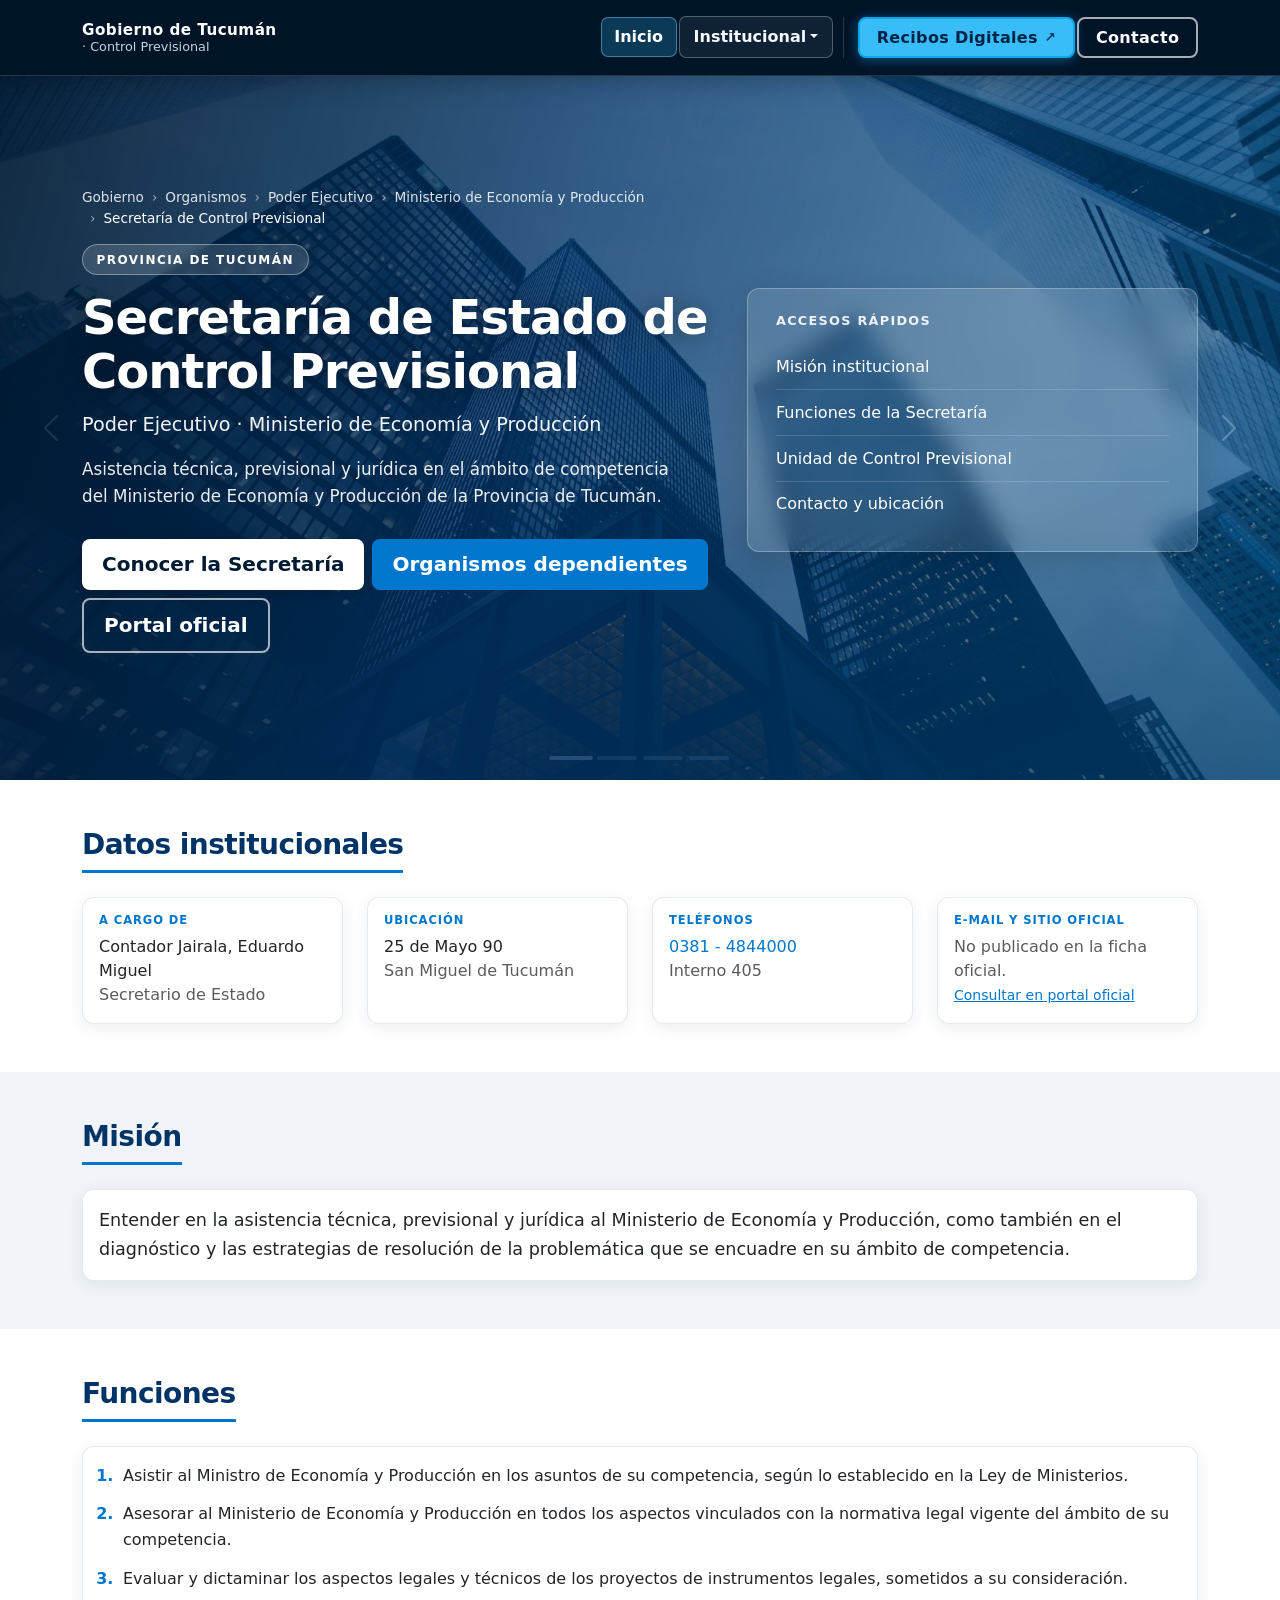
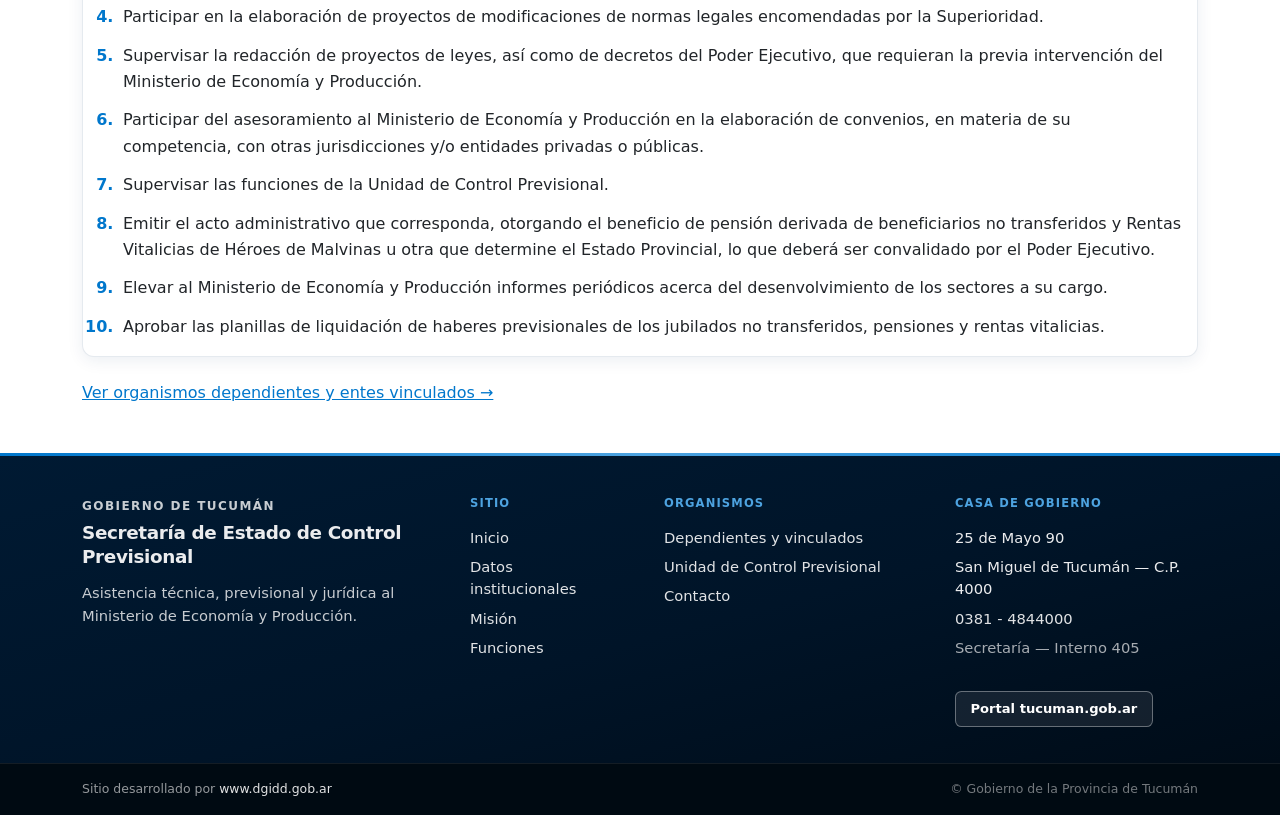
==== index.html @ be8f832a "first commit" ====
<!DOCTYPE html>
<html lang="es">
<head>
  <meta charset="UTF-8">
  <meta name="viewport" content="width=device-width, initial-scale=1.0">
  <meta name="description" content="Secretaría de Estado de Control Previsional — Gobierno de la Provincia de Tucumán.">
  <meta name="robots" content="index, follow">
  <meta name="author" content="Gobierno de la Provincia de Tucumán">
  <meta name="theme-color" content="#001428">
  <title>Secretaría de Estado de Control Previsional | Gobierno de Tucumán</title>

  <link rel="canonical" href="https://secretaria-control-previsional.tucuman.gob.ar/index.html" data-dynamic="true">

  <meta property="og:locale" content="es_AR">
  <meta property="og:type" content="website">
  <meta property="og:site_name" content="Secretaría de Estado de Control Previsional">
  <meta property="og:title" content="Secretaría de Estado de Control Previsional | Gobierno de Tucumán">
  <meta property="og:description" content="Asistencia técnica, previsional y jurídica al Ministerio de Economía y Producción. Datos institucionales, misión, funciones y organismos dependientes.">
  <meta property="og:url" content="https://secretaria-control-previsional.tucuman.gob.ar/index.html" data-dynamic="og-url">
  <meta property="og:image" content="https://secretaria-control-previsional.tucuman.gob.ar/assets/img/hero-1.jpg" data-dynamic="og-image">
  <meta property="og:image:width" content="1920">
  <meta property="og:image:height" content="1280">
  <meta property="og:image:alt" content="Secretaría de Estado de Control Previsional — Gobierno de Tucumán">

  <meta name="twitter:card" content="summary_large_image">
  <meta name="twitter:title" content="Secretaría de Estado de Control Previsional | Gobierno de Tucumán">
  <meta name="twitter:description" content="Asistencia técnica, previsional y jurídica al Ministerio de Economía y Producción de la Provincia de Tucumán.">
  <meta name="twitter:image" content="https://secretaria-control-previsional.tucuman.gob.ar/assets/img/hero-1.jpg" data-dynamic="twitter-image">
  <meta name="twitter:image:alt" content="Secretaría de Estado de Control Previsional — Gobierno de Tucumán">

  <script type="application/ld+json">
  {
    "@context": "https://schema.org",
    "@type": "GovernmentOrganization",
    "name": "Secretaría de Estado de Control Previsional",
    "url": "https://secretaria-control-previsional.tucuman.gob.ar/index.html",
    "parentOrganization": {
      "@type": "GovernmentOrganization",
      "name": "Ministerio de Economía y Producción",
      "parentOrganization": {
        "@type": "GovernmentOrganization",
        "name": "Gobierno de la Provincia de Tucumán"
      }
    },
    "address": {
      "@type": "PostalAddress",
      "streetAddress": "25 de Mayo 90",
      "addressLocality": "San Miguel de Tucumán",
      "postalCode": "4000",
      "addressRegion": "Tucumán",
      "addressCountry": "AR"
    },
    "telephone": "+54-381-4844000",
    "image": "https://secretaria-control-previsional.tucuman.gob.ar/assets/img/hero-1.jpg"
  }
  </script>

  <link href="https://cdn.jsdelivr.net/npm/bootstrap@5.3.3/dist/css/bootstrap.min.css" rel="stylesheet" integrity="sha384-QWTKZyjpPEjISv5WaRU9OFeRpok6YctnYmDr5pNlyT2bRjXh0JMhjY6hW+ALEwIH" crossorigin="anonymous">
  <link rel="stylesheet" href="css/estilos.css">
</head>
<body data-page="inicio">
  <a class="skip-link visually-hidden-focusable" href="#contenido-principal">Saltar al contenido principal</a>

  <header class="site-header">
    <nav class="navbar navbar-expand-lg navbar-dark fixed-top" id="navbarPrincipal" aria-label="Navegación principal">
      <div class="container">
        <a class="navbar-brand" href="index.html">
          <span class="brand-gobierno">Gobierno de Tucumán</span>
          <span class="brand-organismo d-none d-md-inline"> · Control Previsional</span>
        </a>
        <button class="navbar-toggler" type="button" data-bs-toggle="collapse" data-bs-target="#menuNav" aria-controls="menuNav" aria-expanded="false" aria-label="Abrir menú">
          <span class="navbar-toggler-icon"></span>
        </button>
        <div class="collapse navbar-collapse" id="menuNav">
          <ul class="navbar-nav ms-auto align-items-lg-center nav-main">
            <li class="nav-item"><a class="nav-link nav-link-text" href="index.html#inicio" data-nav data-nav-page="inicio">Inicio</a></li>
            <li class="nav-item dropdown">
              <a class="nav-link nav-link-text nav-link-inst dropdown-toggle" href="#" id="navInstitucional" role="button" data-bs-toggle="dropdown" aria-expanded="false">Institucional</a>
              <ul class="dropdown-menu nav-dropdown dropdown-menu-lg-end shadow-lg" aria-labelledby="navInstitucional">
                <li><a class="dropdown-item" href="index.html#datos-institucionales" data-nav>Datos institucionales</a></li>
                <li><a class="dropdown-item" href="index.html#mision" data-nav>Misión</a></li>
                <li><a class="dropdown-item" href="index.html#funciones" data-nav>Funciones</a></li>
                <li><hr class="dropdown-divider"></li>
                <li><a class="dropdown-item" href="organismos-dependientes.html" data-nav-page="organismos">Organismos dependientes</a></li>
              </ul>
            </li>
            <li class="nav-item nav-item-cta ms-lg-2">
              <a class="nav-link nav-btn nav-btn-recibos" href="https://previsional.mecontuc.gob.ar/" target="_blank" rel="noopener noreferrer">
                <span class="nav-btn-label">Recibos Digitales</span>
                <span class="nav-btn-ext" aria-hidden="true">↗</span>
              </a>
            </li>
            <li class="nav-item">
              <a class="nav-link nav-btn nav-btn-contacto" href="contacto.html" data-nav-page="contacto">Contacto</a>
            </li>
          </ul>
        </div>
      </div>
    </nav>
  </header>

  <main id="contenido-principal">
    <section id="inicio" class="hero section-anchor" aria-label="Presentación institucional">
      <div id="heroCarousel" class="carousel slide carousel-fade hero-carousel" data-bs-ride="carousel" data-bs-interval="6500" data-bs-pause="hover">
        <div class="carousel-indicators hero-carousel-indicators">
          <button type="button" data-bs-target="#heroCarousel" data-bs-slide-to="0" class="active" aria-current="true" aria-label="Imagen 1: edificios institucionales"></button>
          <button type="button" data-bs-target="#heroCarousel" data-bs-slide-to="1" aria-label="Imagen 2: documentación y gestión"></button>
          <button type="button" data-bs-target="#heroCarousel" data-bs-slide-to="2" aria-label="Imagen 3: equipo profesional"></button>
          <button type="button" data-bs-target="#heroCarousel" data-bs-slide-to="3" aria-label="Imagen 4: trabajo colaborativo"></button>
        </div>
        <div class="carousel-inner">
          <div class="carousel-item active">
            <img src="assets/img/hero-1.jpg" class="hero-carousel-img" alt="Torres de edificios gubernamentales y corporativos">
          </div>
          <div class="carousel-item">
            <img src="assets/img/hero-2.jpg" class="hero-carousel-img" alt="Documentos y planificación administrativa">
          </div>
          <div class="carousel-item">
            <img src="assets/img/hero-3.jpg" class="hero-carousel-img" alt="Profesionales en entorno de oficina">
          </div>
          <div class="carousel-item">
            <img src="assets/img/hero-4.jpg" class="hero-carousel-img" alt="Personas trabajando en equipo">
          </div>
        </div>
        <button class="carousel-control-prev hero-carousel-control" type="button" data-bs-target="#heroCarousel" data-bs-slide="prev">
          <span class="carousel-control-prev-icon" aria-hidden="true"></span>
          <span class="visually-hidden">Anterior</span>
        </button>
        <button class="carousel-control-next hero-carousel-control" type="button" data-bs-target="#heroCarousel" data-bs-slide="next">
          <span class="carousel-control-next-icon" aria-hidden="true"></span>
          <span class="visually-hidden">Siguiente</span>
        </button>
      </div>

      <div class="hero-overlay" aria-hidden="true"></div>

      <div class="container hero-content">
        <div class="row align-items-end align-items-lg-center">
          <div class="col-lg-8 col-xl-7">
            <nav aria-label="Miga de pan" class="breadcrumb-nav">
              <ol class="breadcrumb breadcrumb-light mb-3">
                <li class="breadcrumb-item">Gobierno</li>
                <li class="breadcrumb-item">Organismos</li>
                <li class="breadcrumb-item">Poder Ejecutivo</li>
                <li class="breadcrumb-item">Ministerio de Economía y Producción</li>
                <li class="breadcrumb-item active" aria-current="page">Secretaría de Control Previsional</li>
              </ol>
            </nav>
            <p class="hero-badge">Provincia de Tucumán</p>
            <h1 class="hero-title">Secretaría de Estado de Control Previsional</h1>
            <p class="hero-subtitle">Poder Ejecutivo · Ministerio de Economía y Producción</p>
            <p class="hero-lead">
              Asistencia técnica, previsional y jurídica en el ámbito de competencia del Ministerio de Economía y Producción de la Provincia de Tucumán.
            </p>
            <div class="hero-actions d-flex flex-wrap gap-2">
              <a class="btn btn-hero-primary btn-lg" href="index.html#datos-institucionales">Conocer la Secretaría</a>
              <a class="btn btn-hero-secondary btn-lg" href="organismos-dependientes.html">Organismos dependientes</a>
              <a class="btn btn-hero-outline btn-lg" href="https://www.tucuman.gob.ar/organismos/secretaria-de-estado-de-control-previsional" target="_blank" rel="noopener noreferrer">
                Portal oficial
              </a>
            </div>
          </div>
          <div class="col-lg-4 col-xl-5 d-none d-lg-block">
            <aside class="hero-panel">
              <h2 class="hero-panel-title">Accesos rápidos</h2>
              <ul class="hero-panel-list list-unstyled mb-0">
                <li><a href="index.html#mision">Misión institucional</a></li>
                <li><a href="index.html#funciones">Funciones de la Secretaría</a></li>
                <li><a href="organismos-dependientes.html#unidad-control-previsional">Unidad de Control Previsional</a></li>
                <li><a href="contacto.html">Contacto y ubicación</a></li>
              </ul>
            </aside>
          </div>
        </div>
      </div>
    </section>

    <section id="datos-institucionales" class="section-anchor py-5">
      <div class="container">
        <h2 class="section-title">Datos institucionales</h2>
        <div class="row g-4">
          <div class="col-md-6 col-lg-3">
            <div class="card h-100 datos-card">
              <div class="card-body">
                <h3 class="datos-label">A cargo de</h3>
                <p class="datos-value mb-0">Contador Jairala, Eduardo Miguel<br><span class="text-muted">Secretario de Estado</span></p>
              </div>
            </div>
          </div>
          <div class="col-md-6 col-lg-3">
            <div class="card h-100 datos-card">
              <div class="card-body">
                <h3 class="datos-label">Ubicación</h3>
                <p class="datos-value mb-0">25 de Mayo 90<br><span class="text-muted">San Miguel de Tucumán</span></p>
              </div>
            </div>
          </div>
          <div class="col-md-6 col-lg-3">
            <div class="card h-100 datos-card">
              <div class="card-body">
                <h3 class="datos-label">Teléfonos</h3>
                <p class="datos-value mb-0"><a href="tel:+543814844000">0381 - 4844000</a><br><span class="text-muted">Interno 405</span></p>
              </div>
            </div>
          </div>
          <div class="col-md-6 col-lg-3">
            <div class="card h-100 datos-card">
              <div class="card-body">
                <h3 class="datos-label">E-mail y sitio oficial</h3>
                <p class="datos-value mb-0 text-muted">No publicado en la ficha oficial.</p>
                <a class="small" href="https://www.tucuman.gob.ar/organismos/secretaria-de-estado-de-control-previsional" target="_blank" rel="noopener noreferrer">Consultar en portal oficial</a>
              </div>
            </div>
          </div>
        </div>
      </div>
    </section>

    <section id="mision" class="section-anchor py-5 bg-light">
      <div class="container">
        <h2 class="section-title">Misión</h2>
        <div class="card content-card">
          <div class="card-body">
            <p class="mb-0 lead-sm">
              Entender en la asistencia técnica, previsional y jurídica al Ministerio de Economía y Producción, como también en el diagnóstico y las estrategias de resolución de la problemática que se encuadre en su ámbito de competencia.
            </p>
          </div>
        </div>
      </div>
    </section>

    <section id="funciones" class="section-anchor py-5">
      <div class="container">
        <h2 class="section-title">Funciones</h2>
        <div class="card content-card">
          <div class="card-body">
            <ol class="funciones-list mb-0">
              <li>Asistir al Ministro de Economía y Producción en los asuntos de su competencia, según lo establecido en la Ley de Ministerios.</li>
              <li>Asesorar al Ministerio de Economía y Producción en todos los aspectos vinculados con la normativa legal vigente del ámbito de su competencia.</li>
              <li>Evaluar y dictaminar los aspectos legales y técnicos de los proyectos de instrumentos legales, sometidos a su consideración.</li>
              <li>Participar en la elaboración de proyectos de modificaciones de normas legales encomendadas por la Superioridad.</li>
              <li>Supervisar la redacción de proyectos de leyes, así como de decretos del Poder Ejecutivo, que requieran la previa intervención del Ministerio de Economía y Producción.</li>
              <li>Participar del asesoramiento al Ministerio de Economía y Producción en la elaboración de convenios, en materia de su competencia, con otras jurisdicciones y/o entidades privadas o públicas.</li>
              <li>Supervisar las funciones de la Unidad de Control Previsional.</li>
              <li>Emitir el acto administrativo que corresponda, otorgando el beneficio de pensión derivada de beneficiarios no transferidos y Rentas Vitalicias de Héroes de Malvinas u otra que determine el Estado Provincial, lo que deberá ser convalidado por el Poder Ejecutivo.</li>
              <li>Elevar al Ministerio de Economía y Producción informes periódicos acerca del desenvolvimiento de los sectores a su cargo.</li>
              <li>Aprobar las planillas de liquidación de haberes previsionales de los jubilados no transferidos, pensiones y rentas vitalicias.</li>
            </ol>
          </div>
        </div>
        <p class="mt-4 mb-0">
          <a href="organismos-dependientes.html">Ver organismos dependientes y entes vinculados →</a>
        </p>
      </div>
    </section>
  </main>

  <footer class="site-footer">
    <div class="footer-main">
      <div class="container">
        <div class="row g-4 g-lg-5">
          <div class="col-lg-4">
            <div class="footer-brand">
              <p class="footer-brand-gobierno">Gobierno de Tucumán</p>
              <p class="footer-brand-organismo">Secretaría de Estado de Control Previsional</p>
              <p class="footer-brand-text">
                Asistencia técnica, previsional y jurídica al Ministerio de Economía y Producción.
              </p>
            </div>
          </div>
          <div class="col-6 col-lg-2">
            <h2 class="footer-col-title">Sitio</h2>
            <ul class="footer-links list-unstyled">
              <li><a href="index.html">Inicio</a></li>
              <li><a href="index.html#datos-institucionales">Datos institucionales</a></li>
              <li><a href="index.html#mision">Misión</a></li>
              <li><a href="index.html#funciones">Funciones</a></li>
            </ul>
          </div>
          <div class="col-6 col-lg-3">
            <h2 class="footer-col-title">Organismos</h2>
            <ul class="footer-links list-unstyled">
              <li><a href="organismos-dependientes.html">Dependientes y vinculados</a></li>
              <li><a href="organismos-dependientes.html#unidad-control-previsional">Unidad de Control Previsional</a></li>
              <li><a href="contacto.html">Contacto</a></li>
            </ul>
          </div>
          <div class="col-lg-3">
            <h2 class="footer-col-title">Casa de Gobierno</h2>
            <ul class="footer-contact list-unstyled">
              <li>25 de Mayo 90</li>
              <li>San Miguel de Tucumán — C.P. 4000</li>
              <li><a href="tel:+543814844000">0381 - 4844000</a></li>
              <li class="footer-contact-int">Secretaría — Interno 405</li>
            </ul>
            <a class="footer-portal-btn" href="https://www.tucuman.gob.ar" target="_blank" rel="noopener noreferrer">Portal tucuman.gob.ar</a>
          </div>
        </div>
      </div>
    </div>

    <div class="footer-bottom">
      <div class="container footer-bottom-inner">
        <p class="footer-legal mb-0">
          Sitio desarrollado por
          <a href="https://www.dgidd.gob.ar" target="_blank" rel="noopener noreferrer">www.dgidd.gob.ar</a>
        </p>
        <p class="footer-copy mb-0">© Gobierno de la Provincia de Tucumán</p>
      </div>
    </div>
  </footer>

  <script src="https://cdn.jsdelivr.net/npm/bootstrap@5.3.3/dist/js/bootstrap.bundle.min.js" integrity="sha384-YvpcrYf0tY3lHB60NNkmXc5s9fDVZLESaAA55NDzOxhy9GkcIdslK1eN7N6jIeHz" crossorigin="anonymous"></script>
  <script src="config/social.js"></script>
  <script src="js/social-meta.js"></script>
  <script src="js/main.js"></script>
</body>
</html>
---- css/estilos.css ----
:root {
  --color-primary: #003366;
  --color-primary-dark: #001a33;
  --color-accent: #0077cc;
  --color-accent-light: #4da3e0;
  --color-text: #2c3e50;
  --color-text-muted: #6c757d;
  --color-bg: #ffffff;
  --color-bg-alt: #f0f4f8;
  --navbar-height: 76px;
  --shadow-card: 0 0.25rem 1rem rgba(0, 51, 102, 0.08);
  --shadow-card-hover: 0 0.5rem 1.5rem rgba(0, 51, 102, 0.14);
  --radius-lg: 0.75rem;
  --nav-bg: #001428;
  --nav-bg-scrolled: #000f1f;
  --nav-text: #f4f7fb;
  --nav-text-soft: #c5d3e3;
  --nav-border: rgba(255, 255, 255, 0.14);
  --nav-cta-recibos-bg: #38bdf8;
  --nav-cta-recibos-text: #002244;
  --nav-cta-recibos-hover: #7dd3fc;
}

html {
  scroll-behavior: smooth;
}

body {
  font-family: system-ui, -apple-system, "Segoe UI", Roboto, "Helvetica Neue", Arial, sans-serif;
  color: var(--color-text);
  background-color: var(--color-bg);
  padding-top: var(--navbar-height);
}

.skip-link:focus {
  position: fixed;
  top: 0.5rem;
  left: 0.5rem;
  z-index: 1100;
  padding: 0.5rem 1rem;
  background: var(--color-bg);
  color: var(--color-primary);
  border: 2px solid var(--color-accent);
  border-radius: 0.25rem;
}

#navbarPrincipal {
  background: var(--nav-bg);
  backdrop-filter: blur(12px);
  -webkit-backdrop-filter: blur(12px);
  border-bottom: 1px solid var(--nav-border);
  box-shadow: 0 4px 24px rgba(0, 0, 0, 0.28);
  min-height: var(--navbar-height);
  transition: background-color 0.25s ease, box-shadow 0.25s ease;
}

#navbarPrincipal.navbar-scrolled {
  background: var(--nav-bg-scrolled);
  box-shadow: 0 6px 28px rgba(0, 0, 0, 0.35);
}

#navbarPrincipal .navbar-brand {
  color: var(--nav-text);
}

#navbarPrincipal .navbar-brand:hover,
#navbarPrincipal .navbar-brand:focus {
  color: #fff;
}

.navbar-brand {
  display: flex;
  flex-direction: column;
  line-height: 1.2;
  max-width: min(100%, 320px);
}

.brand-gobierno {
  font-size: 0.95rem;
  font-weight: 700;
  letter-spacing: 0.03em;
  color: #fff;
}

.brand-organismo {
  font-size: 0.8rem;
  color: var(--nav-text-soft);
  font-weight: 500;
}

#navbarPrincipal .navbar-toggler {
  border: 1px solid rgba(255, 255, 255, 0.45);
  padding: 0.4rem 0.55rem;
}

#navbarPrincipal .navbar-toggler:focus {
  box-shadow: 0 0 0 0.2rem rgba(56, 189, 248, 0.45);
}

.nav-main {
  gap: 0.15rem;
}

#navbarPrincipal .nav-link {
  font-weight: 600;
  border-radius: 0.45rem;
  transition: background-color 0.2s ease, color 0.2s ease, border-color 0.2s ease, box-shadow 0.2s ease;
}

.nav-link-text {
  color: var(--nav-text) !important;
  padding: 0.5rem 0.85rem !important;
}

.nav-link-text:hover,
.nav-link-text:focus {
  color: #fff !important;
  background-color: rgba(255, 255, 255, 0.14) !important;
}

.nav-link-text.active {
  color: #fff !important;
  background-color: rgba(56, 189, 248, 0.22) !important;
  box-shadow: inset 0 0 0 1px rgba(125, 211, 252, 0.45);
}

.nav-link-inst {
  border: 1px solid rgba(255, 255, 255, 0.28);
  background-color: rgba(255, 255, 255, 0.06);
}

.nav-link-inst.show,
.nav-link-inst.active {
  color: #fff !important;
  background-color: rgba(255, 255, 255, 0.16) !important;
  border-color: rgba(255, 255, 255, 0.4);
}

#navbarPrincipal .nav-dropdown {
  background: #0c2a45;
  border: 1px solid rgba(125, 211, 252, 0.25);
  border-radius: 0.55rem;
  padding: 0.45rem;
  margin-top: 0.5rem;
  min-width: 15rem;
}

#navbarPrincipal .nav-dropdown .dropdown-item {
  color: var(--nav-text);
  border-radius: 0.4rem;
  font-weight: 600;
  padding: 0.5rem 0.85rem;
}

#navbarPrincipal .nav-dropdown .dropdown-item:hover,
#navbarPrincipal .nav-dropdown .dropdown-item:focus {
  color: #fff;
  background-color: rgba(56, 189, 248, 0.2);
}

#navbarPrincipal .nav-dropdown .dropdown-item.active {
  color: #fff;
  background-color: rgba(56, 189, 248, 0.35);
}

#navbarPrincipal .nav-dropdown .dropdown-divider {
  border-color: rgba(255, 255, 255, 0.16);
  margin: 0.35rem 0;
}

.nav-btn {
  display: inline-flex !important;
  align-items: center;
  justify-content: center;
  gap: 0.4rem;
  padding: 0.55rem 1.05rem !important;
  font-weight: 700 !important;
  letter-spacing: 0.02em;
  line-height: 1.2;
  border-radius: 0.5rem !important;
  border: 2px solid transparent;
  text-align: center;
}

.nav-btn-recibos {
  background: var(--nav-cta-recibos-bg) !important;
  color: var(--nav-cta-recibos-text) !important;
  border-color: #0ea5e9 !important;
  box-shadow: 0 2px 12px rgba(14, 165, 233, 0.45);
}

.nav-btn-recibos:hover,
.nav-btn-recibos:focus {
  background: var(--nav-cta-recibos-hover) !important;
  color: #001a33 !important;
  border-color: #38bdf8 !important;
}

.nav-btn-ext {
  font-size: 0.85em;
  opacity: 0.85;
}

.nav-btn-contacto {
  color: #fff !important;
  background: transparent !important;
  border-color: rgba(255, 255, 255, 0.65) !important;
}

.nav-btn-contacto:hover,
.nav-btn-contacto:focus {
  color: var(--nav-cta-recibos-text) !important;
  background: #fff !important;
  border-color: #fff !important;
}

.nav-btn-contacto.active {
  color: var(--nav-cta-recibos-text) !important;
  background: #fff !important;
  border-color: #fff !important;
  box-shadow: 0 2px 10px rgba(0, 0, 0, 0.2);
}

.section-anchor {
  scroll-margin-top: calc(var(--navbar-height) + 1rem);
}

/* —— Hero con carrusel —— */
.hero {
  position: relative;
  color: #fff;
  min-height: clamp(32rem, 88vh, 44rem);
  display: flex;
  align-items: center;
  overflow: hidden;
  padding: 2rem 0 3rem;
}

.hero-carousel {
  position: absolute;
  inset: 0;
  z-index: 0;
}

.hero-carousel .carousel-inner,
.hero-carousel .carousel-item {
  height: 100%;
}

.hero-carousel-img {
  width: 100%;
  height: 100%;
  object-fit: cover;
  object-position: center;
  transform: scale(1.02);
  transition: transform 8s ease;
}

.hero-carousel .carousel-item.active .hero-carousel-img {
  transform: scale(1.08);
}

.hero-overlay {
  position: absolute;
  inset: 0;
  z-index: 1;
  background:
    linear-gradient(105deg, rgba(0, 26, 51, 0.92) 0%, rgba(0, 51, 102, 0.78) 42%, rgba(0, 80, 140, 0.55) 100%),
    linear-gradient(0deg, rgba(0, 20, 40, 0.5) 0%, transparent 45%);
  pointer-events: none;
}

.hero-content {
  position: relative;
  z-index: 2;
  width: 100%;
}

.hero-badge {
  display: inline-block;
  font-size: 0.75rem;
  font-weight: 700;
  letter-spacing: 0.12em;
  text-transform: uppercase;
  padding: 0.35rem 0.85rem;
  margin-bottom: 1rem;
  border-radius: 2rem;
  background: rgba(255, 255, 255, 0.15);
  border: 1px solid rgba(255, 255, 255, 0.35);
  backdrop-filter: blur(4px);
}

.hero-title {
  font-size: clamp(1.85rem, 4.5vw, 3rem);
  font-weight: 800;
  line-height: 1.12;
  letter-spacing: -0.02em;
  margin-bottom: 0.75rem;
  text-shadow: 0 2px 24px rgba(0, 0, 0, 0.35);
}

.hero-subtitle {
  font-size: clamp(1rem, 2vw, 1.2rem);
  font-weight: 500;
  opacity: 0.95;
  margin-bottom: 1rem;
}

.hero-lead {
  font-size: 1.05rem;
  line-height: 1.65;
  max-width: 38rem;
  opacity: 0.92;
  margin-bottom: 1.75rem;
}

.hero-actions .btn {
  font-weight: 600;
  border-radius: 0.5rem;
  padding: 0.65rem 1.25rem;
}

.btn-hero-primary {
  background: #fff;
  color: var(--color-primary-dark);
  border: none;
  box-shadow: 0 4px 14px rgba(0, 0, 0, 0.2);
}

.btn-hero-primary:hover {
  background: #f0f7ff;
  color: var(--color-primary-dark);
}

.btn-hero-secondary {
  background: var(--color-accent);
  color: #fff;
  border: none;
}

.btn-hero-secondary:hover {
  background: var(--color-accent-light);
  color: #fff;
}

.btn-hero-outline {
  background: transparent;
  color: #fff;
  border: 2px solid rgba(255, 255, 255, 0.65);
}

.btn-hero-outline:hover {
  background: rgba(255, 255, 255, 0.12);
  color: #fff;
  border-color: #fff;
}

.hero-panel {
  background: rgba(255, 255, 255, 0.12);
  border: 1px solid rgba(255, 255, 255, 0.28);
  border-radius: var(--radius-lg);
  padding: 1.5rem 1.75rem;
  backdrop-filter: blur(12px);
  -webkit-backdrop-filter: blur(12px);
  box-shadow: 0 8px 32px rgba(0, 0, 0, 0.15);
}

.hero-panel-title {
  font-size: 0.8rem;
  text-transform: uppercase;
  letter-spacing: 0.1em;
  font-weight: 700;
  margin-bottom: 1rem;
  opacity: 0.9;
}

.hero-panel-list li {
  border-bottom: 1px solid rgba(255, 255, 255, 0.15);
}

.hero-panel-list li:last-child {
  border-bottom: none;
}

.hero-panel-list a {
  display: block;
  padding: 0.65rem 0;
  color: #fff;
  text-decoration: none;
  font-weight: 500;
  transition: padding-left 0.2s ease, opacity 0.2s ease;
}

.hero-panel-list a:hover {
  padding-left: 0.35rem;
  opacity: 0.95;
  color: #fff;
}

.hero-carousel-indicators {
  margin-bottom: 1.25rem;
  z-index: 3;
}

.hero-carousel-indicators [data-bs-target] {
  width: 2.5rem;
  height: 0.25rem;
  border-radius: 1rem;
  border: none;
  background-color: rgba(255, 255, 255, 0.45);
  opacity: 1;
  transition: background-color 0.2s ease, transform 0.2s ease;
}

.hero-carousel-indicators .active {
  background-color: #fff;
  transform: scaleX(1.1);
}

.hero-carousel-control {
  z-index: 3;
  width: 8%;
  opacity: 0.85;
}

.hero-carousel-control:hover {
  opacity: 1;
}

/* —— Cabeceras internas —— */
.page-header {
  position: relative;
  color: #fff;
  padding: 2.25rem 0 2.75rem;
  overflow: hidden;
}

.page-header--banner {
  background: var(--color-primary) center / cover no-repeat;
  background-image: linear-gradient(135deg, rgba(0, 51, 102, 0.88), rgba(0, 119, 204, 0.75)), var(--page-banner);
}

.page-header-overlay {
  position: absolute;
  inset: 0;
  background: linear-gradient(90deg, rgba(0, 26, 51, 0.85) 0%, rgba(0, 51, 102, 0.5) 100%);
  pointer-events: none;
}

.page-header-inner {
  position: relative;
  z-index: 1;
}

.page-header-title {
  font-size: clamp(1.5rem, 3vw, 2.15rem);
  font-weight: 800;
  margin-bottom: 0.5rem;
  letter-spacing: -0.02em;
}

.page-header-lead {
  max-width: 40rem;
  opacity: 0.92;
  font-size: 1.05rem;
}

.breadcrumb-nav .breadcrumb {
  --bs-breadcrumb-divider: "›";
  font-size: 0.85rem;
}

.breadcrumb-light .breadcrumb-item,
.breadcrumb-light .breadcrumb-item a {
  color: rgba(255, 255, 255, 0.85);
}

.breadcrumb-light .breadcrumb-item.active {
  color: #fff;
}

.breadcrumb-light .breadcrumb-item + .breadcrumb-item::before {
  color: rgba(255, 255, 255, 0.55);
}

.breadcrumb-light .breadcrumb-item a {
  color: rgba(255, 255, 255, 0.92);
  text-decoration: none;
}

.breadcrumb-light .breadcrumb-item a:hover {
  text-decoration: underline;
}

.section-title {
  color: var(--color-primary);
  font-weight: 800;
  font-size: 1.75rem;
  margin-bottom: 1.5rem;
  padding-bottom: 0.5rem;
  border-bottom: 3px solid var(--color-accent);
  display: inline-block;
  letter-spacing: -0.02em;
}

.lead-sm {
  font-size: 1.1rem;
  line-height: 1.65;
}

.datos-card,
.content-card {
  border: 1px solid rgba(0, 51, 102, 0.1);
  box-shadow: var(--shadow-card);
  border-radius: var(--radius-lg);
  transition: transform 0.25s ease, box-shadow 0.25s ease;
}

.datos-card:hover,
.content-card:hover {
  transform: translateY(-3px);
  box-shadow: var(--shadow-card-hover);
}

.datos-label {
  font-size: 0.72rem;
  text-transform: uppercase;
  letter-spacing: 0.08em;
  color: var(--color-accent);
  font-weight: 700;
  margin-bottom: 0.5rem;
}

.datos-value {
  font-size: 1rem;
  line-height: 1.5;
}

.datos-value a {
  color: var(--color-primary);
  text-decoration: none;
  font-weight: 600;
}

.datos-value a:hover {
  text-decoration: underline;
}

.funciones-list {
  padding-left: 1.25rem;
}

.funciones-list li {
  margin-bottom: 0.75rem;
  line-height: 1.65;
  padding-left: 0.25rem;
}

.funciones-list li::marker {
  color: var(--color-accent);
  font-weight: 700;
}

.funciones-list li:last-child {
  margin-bottom: 0;
}

.organismo-detalle {
  margin-top: 2rem;
  padding-top: 2rem;
  border-top: 1px solid rgba(0, 51, 102, 0.12);
}

.organismo-detalle--standalone {
  margin-top: 0;
  padding-top: 0;
  border-top: none;
}

.organismo-title {
  color: var(--color-primary-dark);
  font-weight: 800;
  font-size: 1.35rem;
  letter-spacing: -0.01em;
  margin-bottom: 1.5rem;
}

.bg-light {
  background-color: var(--color-bg-alt) !important;
}

.contact-list li {
  margin-bottom: 0.5rem;
  line-height: 1.6;
}

.contact-list a {
  color: var(--color-primary);
  font-weight: 600;
}

.site-footer {
  margin-top: 0;
  color: rgba(255, 255, 255, 0.92);
}

.footer-main {
  background: linear-gradient(165deg, var(--color-primary-dark) 0%, #001428 55%, #000c18 100%);
  padding: 2.75rem 0 2.25rem;
  position: relative;
}

.footer-main::before {
  content: "";
  position: absolute;
  top: 0;
  left: 0;
  right: 0;
  height: 3px;
  background: linear-gradient(90deg, var(--color-accent), var(--color-accent-light), var(--color-accent));
}

.footer-brand-gobierno {
  font-size: 0.75rem;
  font-weight: 700;
  letter-spacing: 0.12em;
  text-transform: uppercase;
  opacity: 0.85;
  margin-bottom: 0.35rem;
}

.footer-brand-organismo {
  font-size: 1.15rem;
  font-weight: 800;
  line-height: 1.3;
  margin-bottom: 0.75rem;
  letter-spacing: -0.02em;
}

.footer-brand-text {
  font-size: 0.92rem;
  line-height: 1.6;
  color: rgba(255, 255, 255, 0.78);
  margin-bottom: 0;
  max-width: 22rem;
}

.footer-col-title {
  font-size: 0.72rem;
  font-weight: 700;
  letter-spacing: 0.1em;
  text-transform: uppercase;
  color: var(--color-accent-light);
  margin-bottom: 1rem;
}

.footer-links li,
.footer-contact li {
  margin-bottom: 0.45rem;
  font-size: 0.92rem;
}

.footer-links a,
.footer-contact a,
.footer-bottom a {
  color: rgba(255, 255, 255, 0.88);
  text-decoration: none;
  transition: color 0.2s ease, padding-left 0.2s ease;
}

.footer-links a:hover,
.footer-contact a:hover,
.footer-bottom a:hover {
  color: #fff;
  padding-left: 0.15rem;
}

.footer-contact-int {
  font-size: 0.85rem;
  color: rgba(255, 255, 255, 0.65);
  margin-top: 0.25rem;
}

.footer-portal-btn {
  display: inline-block;
  margin-top: 1rem;
  padding: 0.45rem 0.9rem;
  font-size: 0.82rem;
  font-weight: 600;
  color: #fff !important;
  border: 1px solid rgba(255, 255, 255, 0.35);
  border-radius: 0.4rem;
  background: rgba(255, 255, 255, 0.08);
  text-decoration: none !important;
  transition: background 0.2s ease, border-color 0.2s ease;
}

.footer-portal-btn:hover {
  background: rgba(255, 255, 255, 0.16);
  border-color: rgba(255, 255, 255, 0.55);
  padding-left: 0.9rem !important;
  color: #fff !important;
}

.footer-bottom {
  background: #000a12;
  padding: 1rem 0;
  border-top: 1px solid rgba(255, 255, 255, 0.08);
}

.footer-bottom-inner {
  display: flex;
  flex-direction: column;
  gap: 0.35rem;
  align-items: flex-start;
}

.footer-legal {
  font-size: 0.78rem;
  color: rgba(255, 255, 255, 0.58);
  line-height: 1.5;
}

.footer-copy {
  font-size: 0.78rem;
  color: rgba(255, 255, 255, 0.45);
}

@media (min-width: 992px) {
  .nav-item-cta {
    padding-left: 0.85rem;
    border-left: 1px solid var(--nav-border);
    border-top: none;
    padding-top: 0;
  }

  .footer-bottom-inner {
    flex-direction: row;
    justify-content: space-between;
    align-items: center;
  }
}

a:not(.nav-link):not(.btn):not(.hero-panel-list a):not(.footer-links a):not(.footer-contact a):not(.footer-bottom a):not(.footer-portal-btn) {
  color: var(--color-accent);
  font-weight: 500;
}

a:not(.nav-link):not(.btn):not(.hero-panel-list a):not(.footer-links a):not(.footer-contact a):not(.footer-bottom a):not(.footer-portal-btn):hover {
  color: var(--color-primary);
}

@media (max-width: 991.98px) {
  :root {
    --navbar-height: 68px;
  }

  .navbar-collapse {
    background: #051829;
    margin: 0.75rem -0.75rem -0.5rem;
    padding: 0.85rem;
    border-radius: var(--radius-lg);
    border: 1px solid var(--nav-border);
  }

  .nav-main {
    gap: 0.35rem;
    width: 100%;
  }

  .nav-main .nav-item,
  .nav-main .nav-link,
  .nav-main .dropdown {
    width: 100%;
  }

  .nav-main .nav-link-inst {
    width: 100%;
    justify-content: space-between;
  }

  .nav-item-cta {
    margin-left: 0 !important;
    padding-top: 0.35rem;
    border-top: 1px solid var(--nav-border);
  }

  .nav-btn {
    width: 100%;
  }

  .hero {
    min-height: clamp(28rem, 92vh, 36rem);
    padding-bottom: 2.5rem;
  }

  .hero-carousel-control {
    display: none;
  }

  .hero-carousel-indicators {
    margin-bottom: 0.5rem;
  }
}

@media (prefers-reduced-motion: reduce) {
  html {
    scroll-behavior: auto;
  }

  .hero-carousel-img,
  .hero-carousel .carousel-item.active .hero-carousel-img {
    transform: none;
    transition: none;
  }

  .datos-card:hover,
  .content-card:hover {
    transform: none;
  }
}
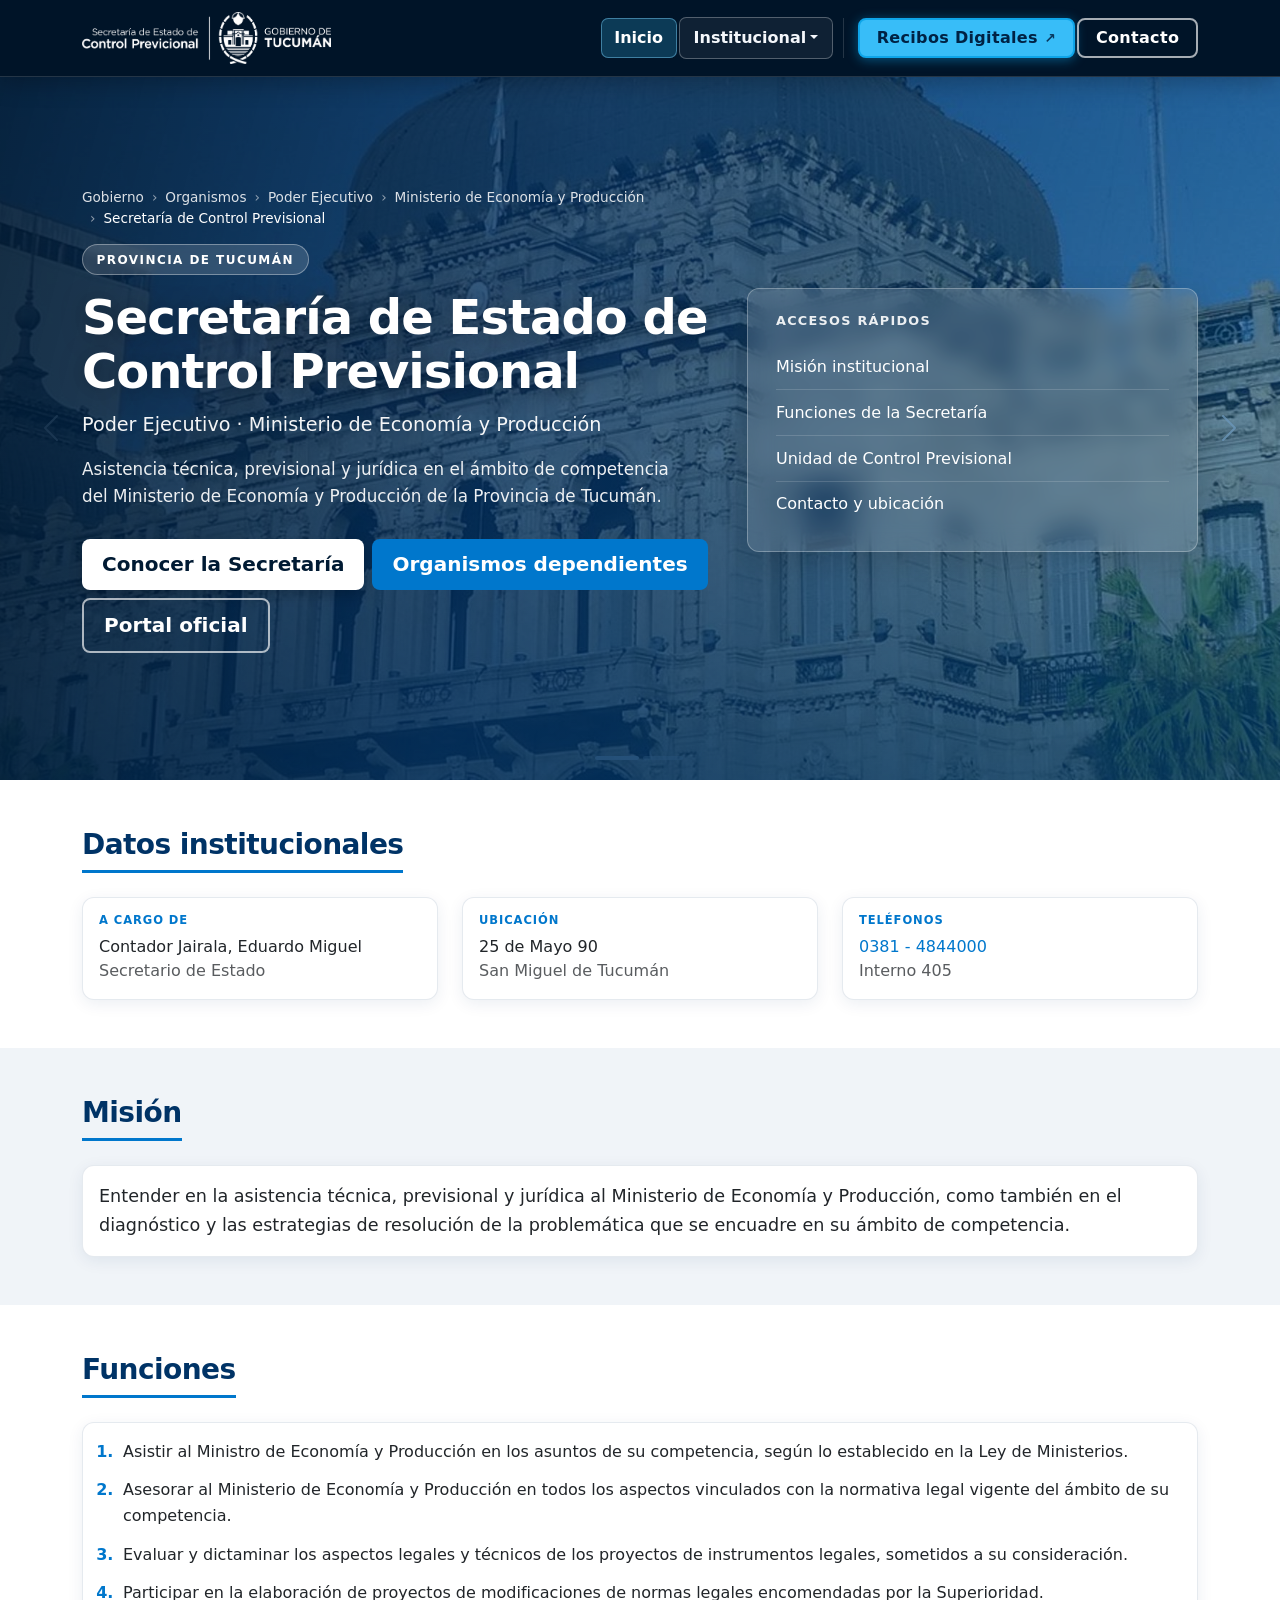
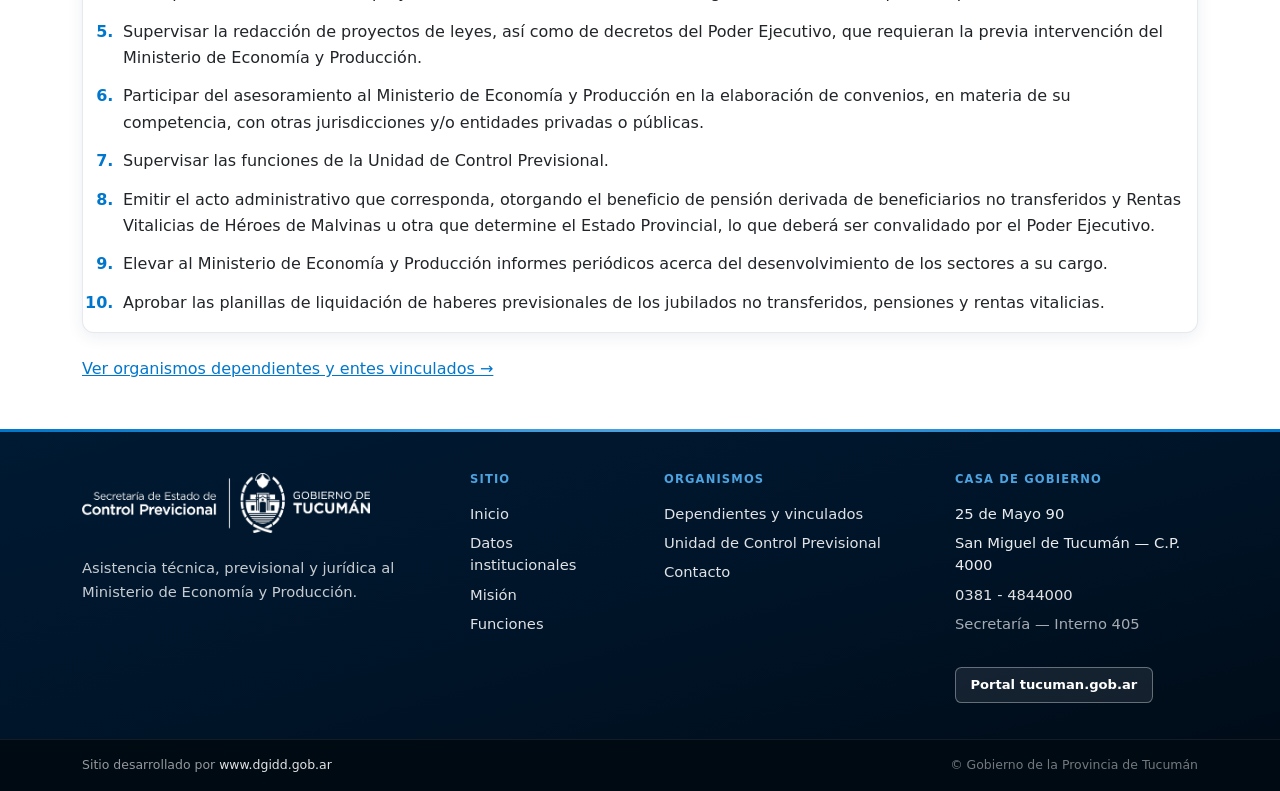
==== commit 46a42190: "se agrego logo oficial" ====
--- a/index.html
+++ b/index.html
@@ -65,8 +65,7 @@
     <nav class="navbar navbar-expand-lg navbar-dark fixed-top" id="navbarPrincipal" aria-label="Navegación principal">
       <div class="container">
         <a class="navbar-brand" href="index.html">
-          <span class="brand-gobierno">Gobierno de Tucumán</span>
-          <span class="brand-organismo d-none d-md-inline"> · Control Previsional</span>
+          <img src="assets/img/logo-w.png" alt="Secretaría de Estado de Control Previsional — Gobierno de Tucumán" class="brand-logo" width="320" height="64">
         </a>
         <button class="navbar-toggler" type="button" data-bs-toggle="collapse" data-bs-target="#menuNav" aria-controls="menuNav" aria-expanded="false" aria-label="Abrir menú">
           <span class="navbar-toggler-icon"></span>
@@ -105,8 +104,7 @@
         <div class="carousel-indicators hero-carousel-indicators">
           <button type="button" data-bs-target="#heroCarousel" data-bs-slide-to="0" class="active" aria-current="true" aria-label="Imagen 1: edificios institucionales"></button>
           <button type="button" data-bs-target="#heroCarousel" data-bs-slide-to="1" aria-label="Imagen 2: documentación y gestión"></button>
-          <button type="button" data-bs-target="#heroCarousel" data-bs-slide-to="2" aria-label="Imagen 3: equipo profesional"></button>
-          <button type="button" data-bs-target="#heroCarousel" data-bs-slide-to="3" aria-label="Imagen 4: trabajo colaborativo"></button>
+
         </div>
         <div class="carousel-inner">
           <div class="carousel-item active">
@@ -115,12 +113,7 @@
           <div class="carousel-item">
             <img src="assets/img/hero-2.jpg" class="hero-carousel-img" alt="Documentos y planificación administrativa">
           </div>
-          <div class="carousel-item">
-            <img src="assets/img/hero-3.jpg" class="hero-carousel-img" alt="Profesionales en entorno de oficina">
-          </div>
-          <div class="carousel-item">
-            <img src="assets/img/hero-4.jpg" class="hero-carousel-img" alt="Personas trabajando en equipo">
-          </div>
+      
         </div>
         <button class="carousel-control-prev hero-carousel-control" type="button" data-bs-target="#heroCarousel" data-bs-slide="prev">
           <span class="carousel-control-prev-icon" aria-hidden="true"></span>
@@ -179,7 +172,7 @@
       <div class="container">
         <h2 class="section-title">Datos institucionales</h2>
         <div class="row g-4">
-          <div class="col-md-6 col-lg-3">
+          <div class="col-md-6 col-lg-4">
             <div class="card h-100 datos-card">
               <div class="card-body">
                 <h3 class="datos-label">A cargo de</h3>
@@ -187,7 +180,7 @@
               </div>
             </div>
           </div>
-          <div class="col-md-6 col-lg-3">
+          <div class="col-md-6 col-lg-4">
             <div class="card h-100 datos-card">
               <div class="card-body">
                 <h3 class="datos-label">Ubicación</h3>
@@ -195,20 +188,11 @@
               </div>
             </div>
           </div>
-          <div class="col-md-6 col-lg-3">
+          <div class="col-md-6 col-lg-4">
             <div class="card h-100 datos-card">
               <div class="card-body">
                 <h3 class="datos-label">Teléfonos</h3>
                 <p class="datos-value mb-0"><a href="tel:+543814844000">0381 - 4844000</a><br><span class="text-muted">Interno 405</span></p>
-              </div>
-            </div>
-          </div>
-          <div class="col-md-6 col-lg-3">
-            <div class="card h-100 datos-card">
-              <div class="card-body">
-                <h3 class="datos-label">E-mail y sitio oficial</h3>
-                <p class="datos-value mb-0 text-muted">No publicado en la ficha oficial.</p>
-                <a class="small" href="https://www.tucuman.gob.ar/organismos/secretaria-de-estado-de-control-previsional" target="_blank" rel="noopener noreferrer">Consultar en portal oficial</a>
               </div>
             </div>
           </div>
@@ -261,8 +245,9 @@
         <div class="row g-4 g-lg-5">
           <div class="col-lg-4">
             <div class="footer-brand">
-              <p class="footer-brand-gobierno">Gobierno de Tucumán</p>
-              <p class="footer-brand-organismo">Secretaría de Estado de Control Previsional</p>
+              <a href="index.html" class="footer-brand-logo-link">
+                <img src="assets/img/logo-w.png" alt="Secretaría de Estado de Control Previsional — Gobierno de Tucumán" class="footer-brand-logo" width="320" height="64">
+              </a>
               <p class="footer-brand-text">
                 Asistencia técnica, previsional y jurídica al Ministerio de Economía y Producción.
               </p>
--- a/css/estilos.css
+++ b/css/estilos.css
@@ -70,22 +70,38 @@
 
 .navbar-brand {
   display: flex;
-  flex-direction: column;
-  line-height: 1.2;
-  max-width: min(100%, 320px);
-}
-
-.brand-gobierno {
-  font-size: 0.95rem;
-  font-weight: 700;
-  letter-spacing: 0.03em;
-  color: #fff;
-}
-
-.brand-organismo {
-  font-size: 0.8rem;
-  color: var(--nav-text-soft);
-  font-weight: 500;
+  align-items: center;
+  padding-top: 0.25rem;
+  padding-bottom: 0.25rem;
+  max-width: min(100%, 22rem);
+}
+
+.brand-logo {
+  display: block;
+  width: auto;
+  height: clamp(2.25rem, 5vw, 3.25rem);
+  max-width: 100%;
+  object-fit: contain;
+  object-position: left center;
+}
+
+.footer-brand-logo-link {
+  display: inline-block;
+  margin-bottom: 1rem;
+  line-height: 0;
+}
+
+.footer-brand-logo-link:hover {
+  opacity: 0.92;
+}
+
+.footer-brand-logo {
+  display: block;
+  width: auto;
+  height: clamp(2.75rem, 6vw, 3.75rem);
+  max-width: min(100%, 20rem);
+  object-fit: contain;
+  object-position: left center;
 }
 
 #navbarPrincipal .navbar-toggler {
@@ -620,23 +636,6 @@
   background: linear-gradient(90deg, var(--color-accent), var(--color-accent-light), var(--color-accent));
 }
 
-.footer-brand-gobierno {
-  font-size: 0.75rem;
-  font-weight: 700;
-  letter-spacing: 0.12em;
-  text-transform: uppercase;
-  opacity: 0.85;
-  margin-bottom: 0.35rem;
-}
-
-.footer-brand-organismo {
-  font-size: 1.15rem;
-  font-weight: 800;
-  line-height: 1.3;
-  margin-bottom: 0.75rem;
-  letter-spacing: -0.02em;
-}
-
 .footer-brand-text {
   font-size: 0.92rem;
   line-height: 1.6;
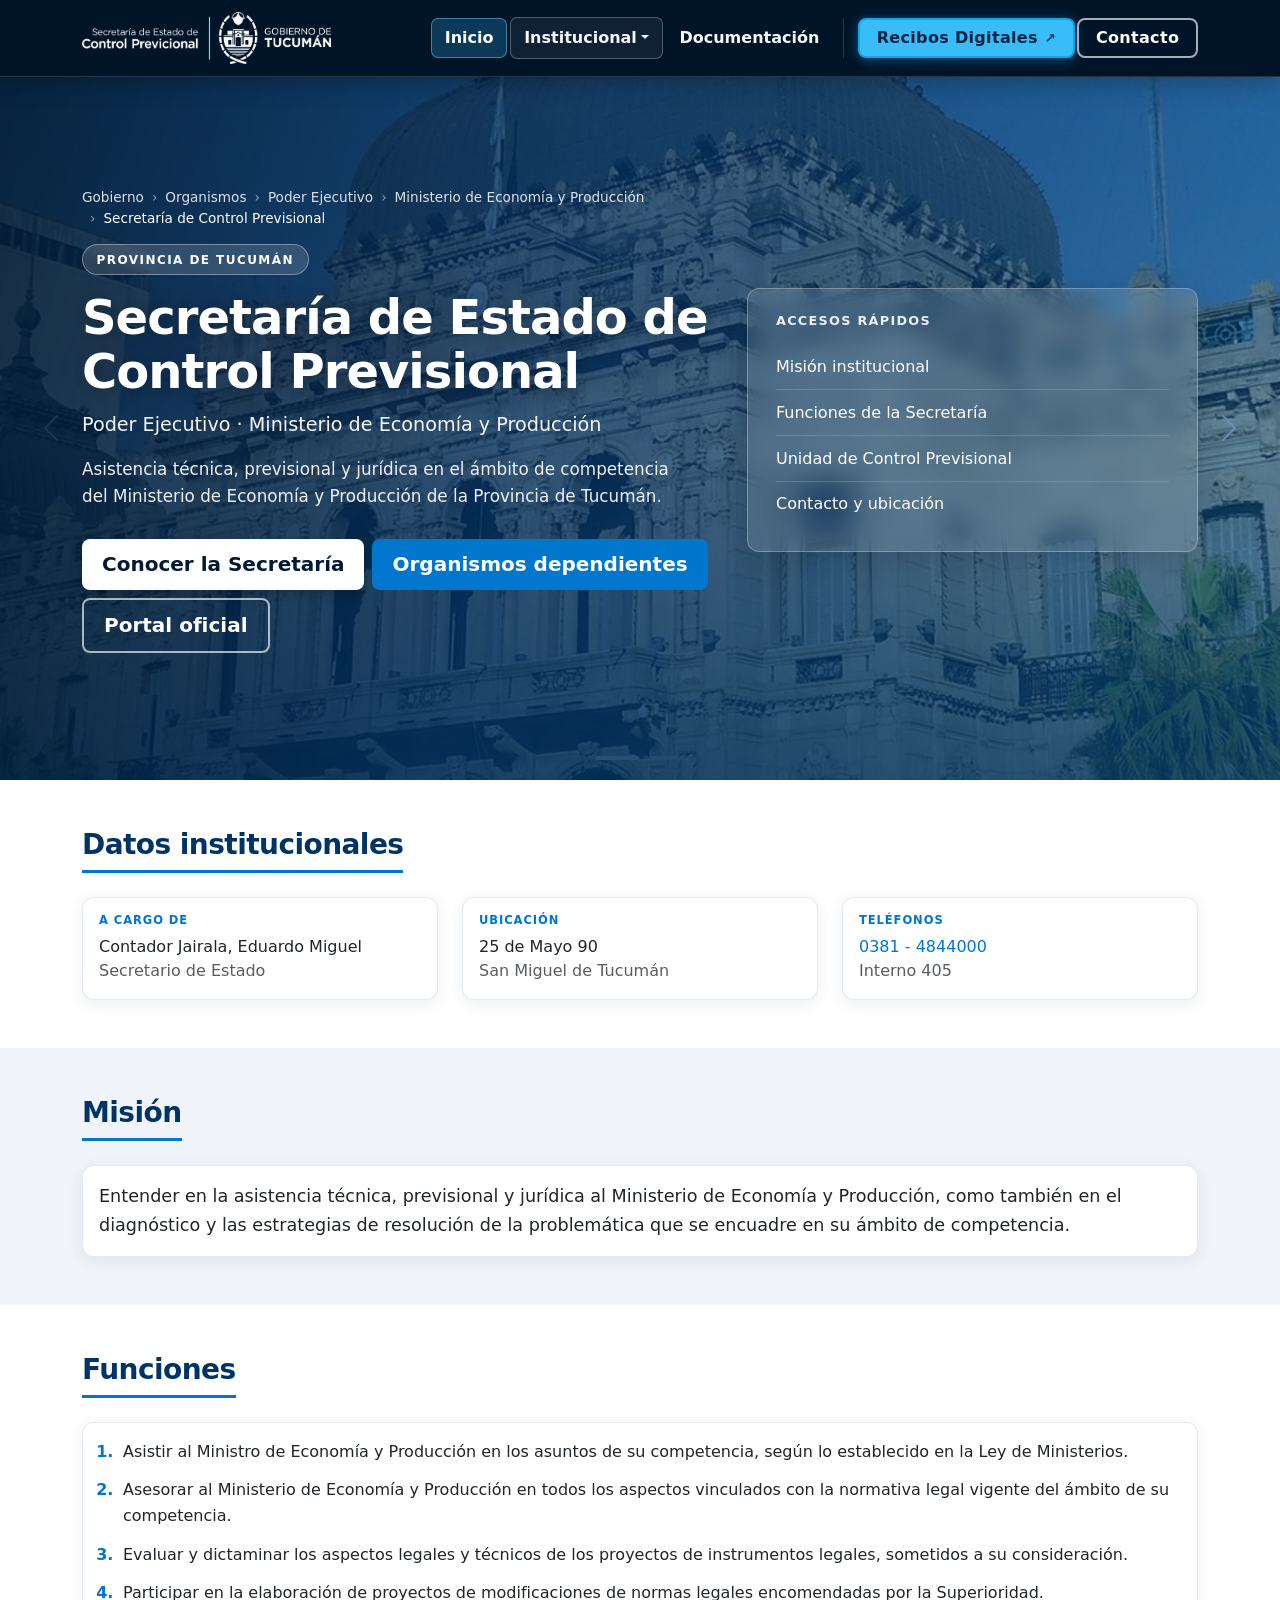
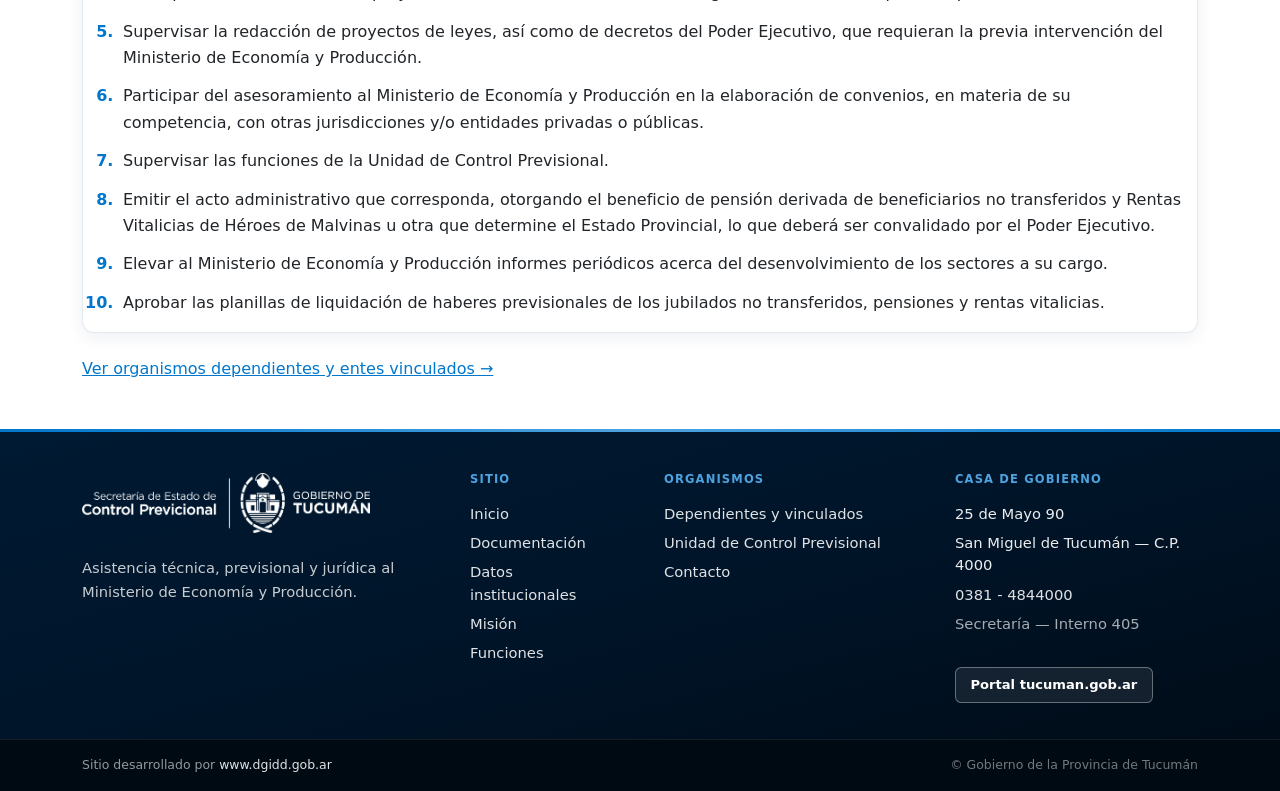
==== commit 969bbfd2: "se agregaron formularios" ====
--- a/index.html
+++ b/index.html
@@ -83,6 +83,9 @@
                 <li><a class="dropdown-item" href="organismos-dependientes.html" data-nav-page="organismos">Organismos dependientes</a></li>
               </ul>
             </li>
+            <li class="nav-item">
+              <a class="nav-link nav-link-text" href="documentacion.html" data-nav-page="documentacion">Documentación</a>
+            </li>
             <li class="nav-item nav-item-cta ms-lg-2">
               <a class="nav-link nav-btn nav-btn-recibos" href="https://previsional.mecontuc.gob.ar/" target="_blank" rel="noopener noreferrer">
                 <span class="nav-btn-label">Recibos Digitales</span>
@@ -257,6 +260,7 @@
             <h2 class="footer-col-title">Sitio</h2>
             <ul class="footer-links list-unstyled">
               <li><a href="index.html">Inicio</a></li>
+              <li><a href="documentacion.html">Documentación</a></li>
               <li><a href="index.html#datos-institucionales">Datos institucionales</a></li>
               <li><a href="index.html#mision">Misión</a></li>
               <li><a href="index.html#funciones">Funciones</a></li>
--- a/css/estilos.css
+++ b/css/estilos.css
@@ -615,6 +615,87 @@
   font-weight: 600;
 }
 
+.doc-list {
+  display: flex;
+  flex-direction: column;
+  gap: 0.75rem;
+}
+
+.doc-list-link {
+  display: flex;
+  align-items: center;
+  gap: 1rem;
+  padding: 1rem 1.15rem;
+  text-decoration: none;
+  color: var(--color-text);
+  background: #fff;
+  border: 1px solid rgba(0, 51, 102, 0.12);
+  border-radius: var(--radius-lg);
+  box-shadow: var(--shadow-card);
+  transition: transform 0.2s ease, box-shadow 0.2s ease, border-color 0.2s ease;
+}
+
+.doc-list-link:hover {
+  transform: translateY(-2px);
+  box-shadow: var(--shadow-card-hover);
+  border-color: rgba(0, 119, 204, 0.35);
+  color: var(--color-primary-dark);
+}
+
+.doc-list-icon {
+  flex-shrink: 0;
+  display: inline-flex;
+  align-items: center;
+  justify-content: center;
+  min-width: 3rem;
+  height: 3rem;
+  border-radius: 0.5rem;
+  background: rgba(220, 38, 38, 0.1);
+  color: #b91c1c;
+  font-size: 0.72rem;
+  font-weight: 800;
+  letter-spacing: 0.04em;
+}
+
+.doc-list-text {
+  flex: 1;
+  min-width: 0;
+}
+
+.doc-list-title {
+  display: block;
+  font-weight: 700;
+  line-height: 1.35;
+  margin-bottom: 0.15rem;
+}
+
+.doc-list-meta {
+  display: block;
+  font-size: 0.82rem;
+  color: var(--color-text-muted);
+  white-space: nowrap;
+  overflow: hidden;
+  text-overflow: ellipsis;
+}
+
+.doc-list-action {
+  flex-shrink: 0;
+  font-size: 0.82rem;
+  font-weight: 700;
+  color: var(--color-accent);
+}
+
+@media (max-width: 575.98px) {
+  .doc-list-link {
+    flex-wrap: wrap;
+  }
+
+  .doc-list-action {
+    width: 100%;
+    padding-left: 4rem;
+  }
+}
+
 .site-footer {
   margin-top: 0;
   color: rgba(255, 255, 255, 0.92);
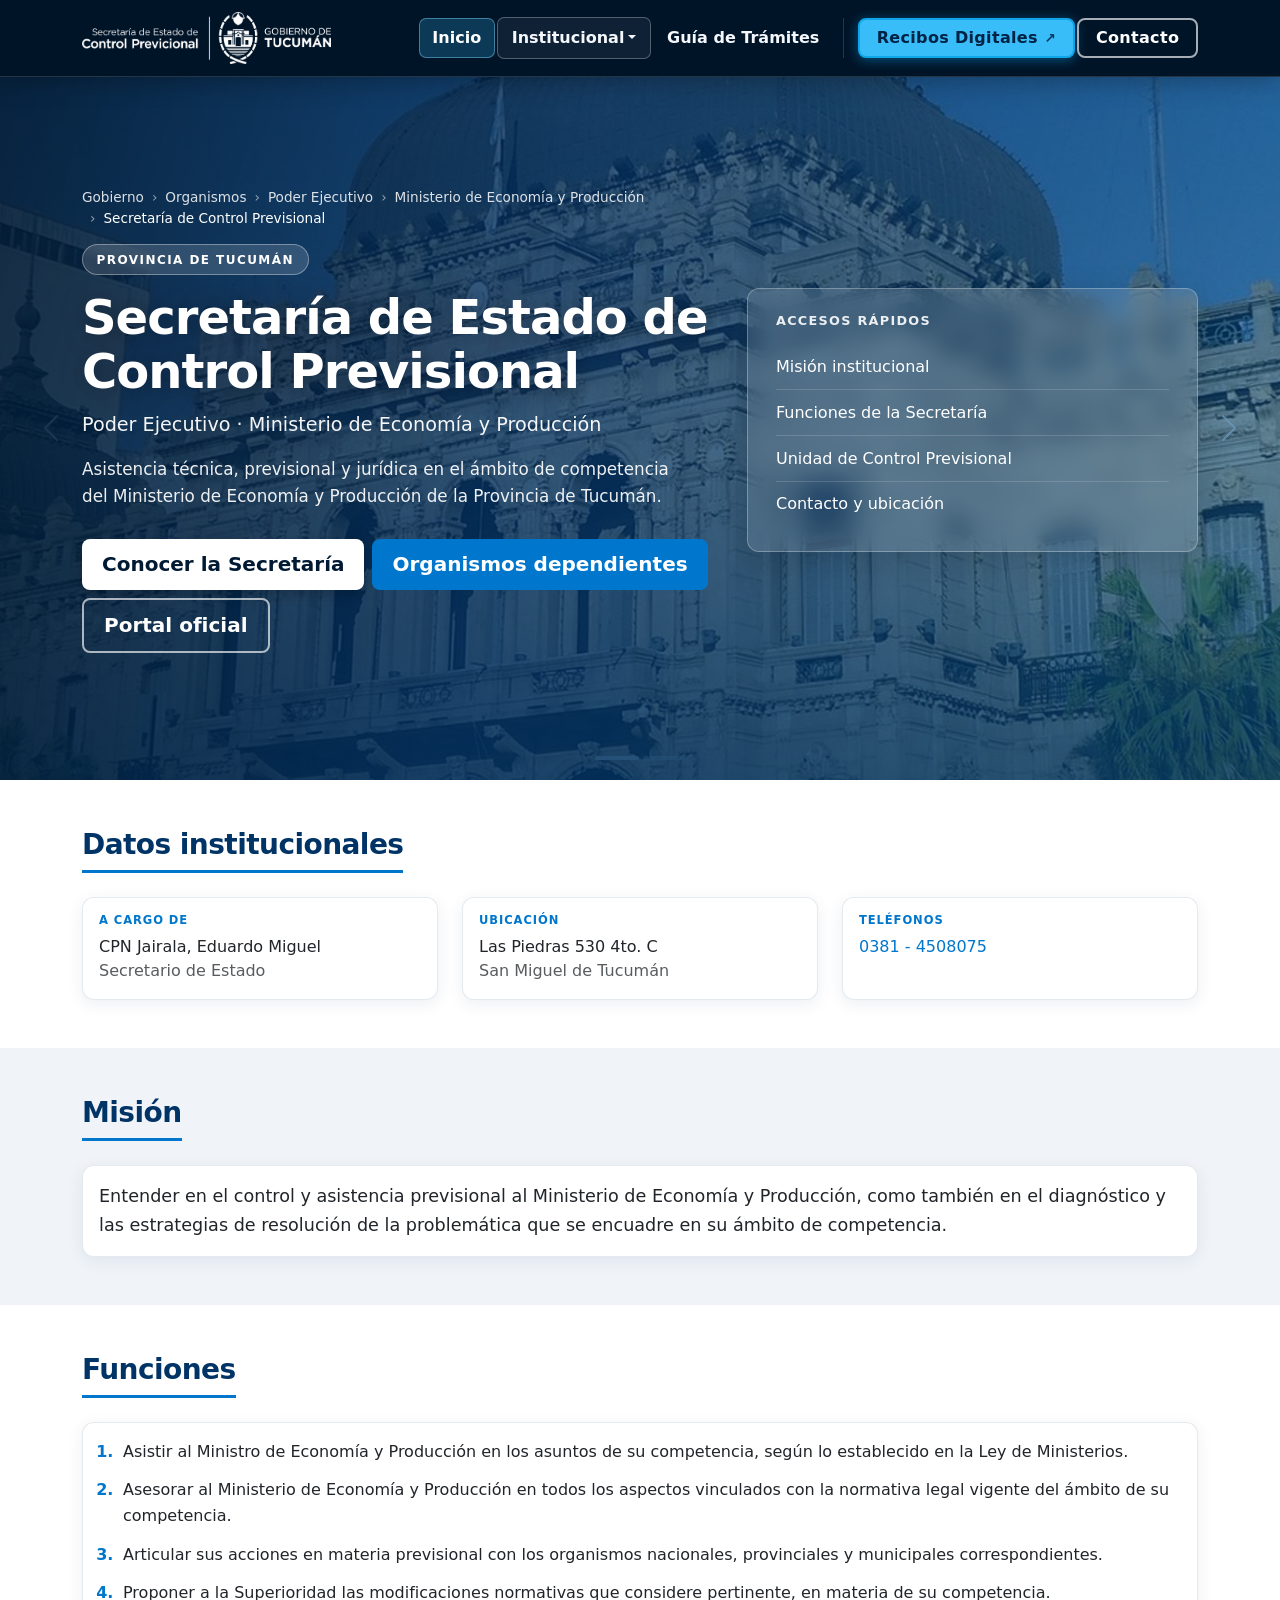
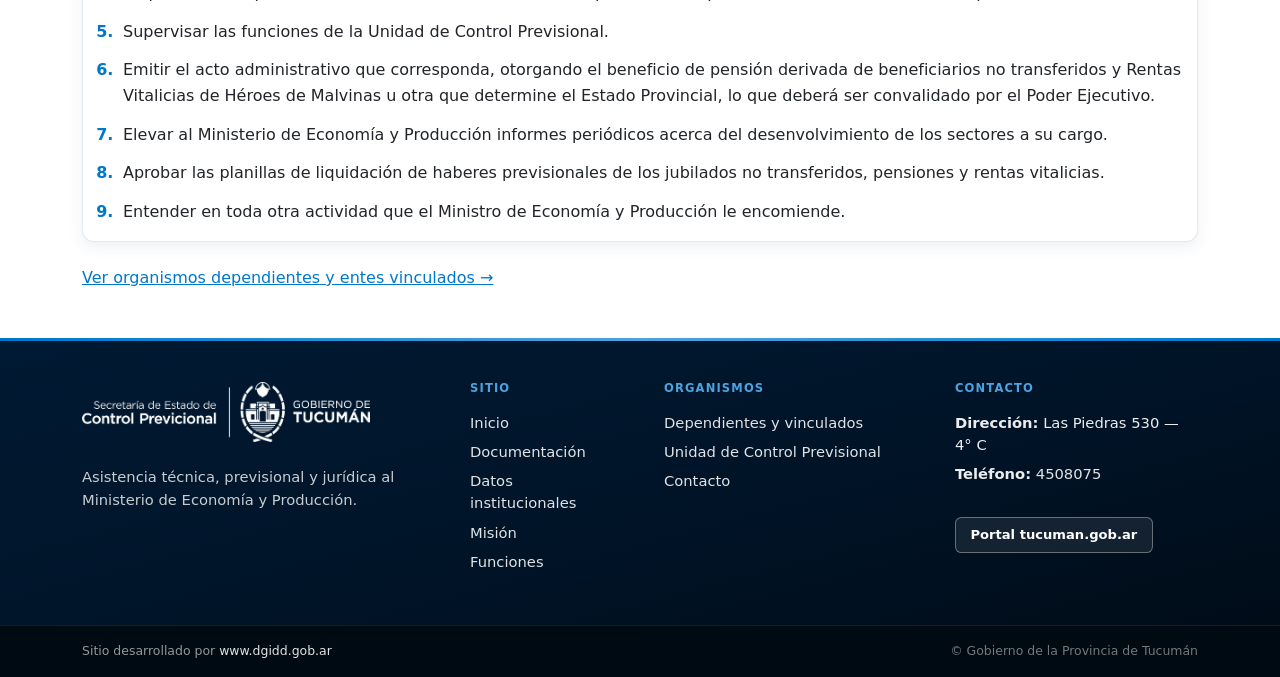
==== commit 701f02ec: "se agregaron cambios propuestos por la secretaria" ====
--- a/index.html
+++ b/index.html
@@ -84,7 +84,7 @@
               </ul>
             </li>
             <li class="nav-item">
-              <a class="nav-link nav-link-text" href="documentacion.html" data-nav-page="documentacion">Documentación</a>
+              <a class="nav-link nav-link-text" href="documentacion.html" data-nav-page="documentacion">Guía de Trámites</a>
             </li>
             <li class="nav-item nav-item-cta ms-lg-2">
               <a class="nav-link nav-btn nav-btn-recibos" href="https://previsional.mecontuc.gob.ar/" target="_blank" rel="noopener noreferrer">
@@ -179,7 +179,7 @@
             <div class="card h-100 datos-card">
               <div class="card-body">
                 <h3 class="datos-label">A cargo de</h3>
-                <p class="datos-value mb-0">Contador Jairala, Eduardo Miguel<br><span class="text-muted">Secretario de Estado</span></p>
+                <p class="datos-value mb-0">CPN Jairala, Eduardo Miguel<br><span class="text-muted">Secretario de Estado</span></p>
               </div>
             </div>
           </div>
@@ -187,7 +187,7 @@
             <div class="card h-100 datos-card">
               <div class="card-body">
                 <h3 class="datos-label">Ubicación</h3>
-                <p class="datos-value mb-0">25 de Mayo 90<br><span class="text-muted">San Miguel de Tucumán</span></p>
+                <p class="datos-value mb-0">Las Piedras 530 4to. C<br><span class="text-muted">San Miguel de Tucumán</span></p>
               </div>
             </div>
           </div>
@@ -195,7 +195,7 @@
             <div class="card h-100 datos-card">
               <div class="card-body">
                 <h3 class="datos-label">Teléfonos</h3>
-                <p class="datos-value mb-0"><a href="tel:+543814844000">0381 - 4844000</a><br><span class="text-muted">Interno 405</span></p>
+                <p class="datos-value mb-0"><a href="tel:+543814844000">0381 - 4508075</a><br></p>
               </div>
             </div>
           </div>
@@ -209,7 +209,7 @@
         <div class="card content-card">
           <div class="card-body">
             <p class="mb-0 lead-sm">
-              Entender en la asistencia técnica, previsional y jurídica al Ministerio de Economía y Producción, como también en el diagnóstico y las estrategias de resolución de la problemática que se encuadre en su ámbito de competencia.
+              Entender en el control y asistencia previsional al Ministerio de Economía y Producción, como también en el diagnóstico y las estrategias de resolución de la problemática que se encuadre en su ámbito de competencia. 
             </p>
           </div>
         </div>
@@ -224,14 +224,13 @@
             <ol class="funciones-list mb-0">
               <li>Asistir al Ministro de Economía y Producción en los asuntos de su competencia, según lo establecido en la Ley de Ministerios.</li>
               <li>Asesorar al Ministerio de Economía y Producción en todos los aspectos vinculados con la normativa legal vigente del ámbito de su competencia.</li>
-              <li>Evaluar y dictaminar los aspectos legales y técnicos de los proyectos de instrumentos legales, sometidos a su consideración.</li>
-              <li>Participar en la elaboración de proyectos de modificaciones de normas legales encomendadas por la Superioridad.</li>
-              <li>Supervisar la redacción de proyectos de leyes, así como de decretos del Poder Ejecutivo, que requieran la previa intervención del Ministerio de Economía y Producción.</li>
-              <li>Participar del asesoramiento al Ministerio de Economía y Producción en la elaboración de convenios, en materia de su competencia, con otras jurisdicciones y/o entidades privadas o públicas.</li>
+              <li>Articular sus acciones en materia previsional con los organismos nacionales, provinciales y municipales correspondientes.</li>
+              <li>Proponer a la Superioridad las modificaciones normativas que considere pertinente, en materia de su competencia.</li>
               <li>Supervisar las funciones de la Unidad de Control Previsional.</li>
               <li>Emitir el acto administrativo que corresponda, otorgando el beneficio de pensión derivada de beneficiarios no transferidos y Rentas Vitalicias de Héroes de Malvinas u otra que determine el Estado Provincial, lo que deberá ser convalidado por el Poder Ejecutivo.</li>
               <li>Elevar al Ministerio de Economía y Producción informes periódicos acerca del desenvolvimiento de los sectores a su cargo.</li>
               <li>Aprobar las planillas de liquidación de haberes previsionales de los jubilados no transferidos, pensiones y rentas vitalicias.</li>
+              <li>Entender en toda otra actividad que el Ministro de Economía y Producción le encomiende.</li>
             </ol>
           </div>
         </div>
@@ -275,12 +274,10 @@
             </ul>
           </div>
           <div class="col-lg-3">
-            <h2 class="footer-col-title">Casa de Gobierno</h2>
+            <h2 class="footer-col-title">Contacto</h2>
             <ul class="footer-contact list-unstyled">
-              <li>25 de Mayo 90</li>
-              <li>San Miguel de Tucumán — C.P. 4000</li>
-              <li><a href="tel:+543814844000">0381 - 4844000</a></li>
-              <li class="footer-contact-int">Secretaría — Interno 405</li>
+              <li><strong>Dirección:</strong> Las Piedras 530 — 4° C</li>
+              <li><strong>Teléfono:</strong> <a href="tel:+543814508075">4508075</a></li>
             </ul>
             <a class="footer-portal-btn" href="https://www.tucuman.gob.ar" target="_blank" rel="noopener noreferrer">Portal tucuman.gob.ar</a>
           </div>
